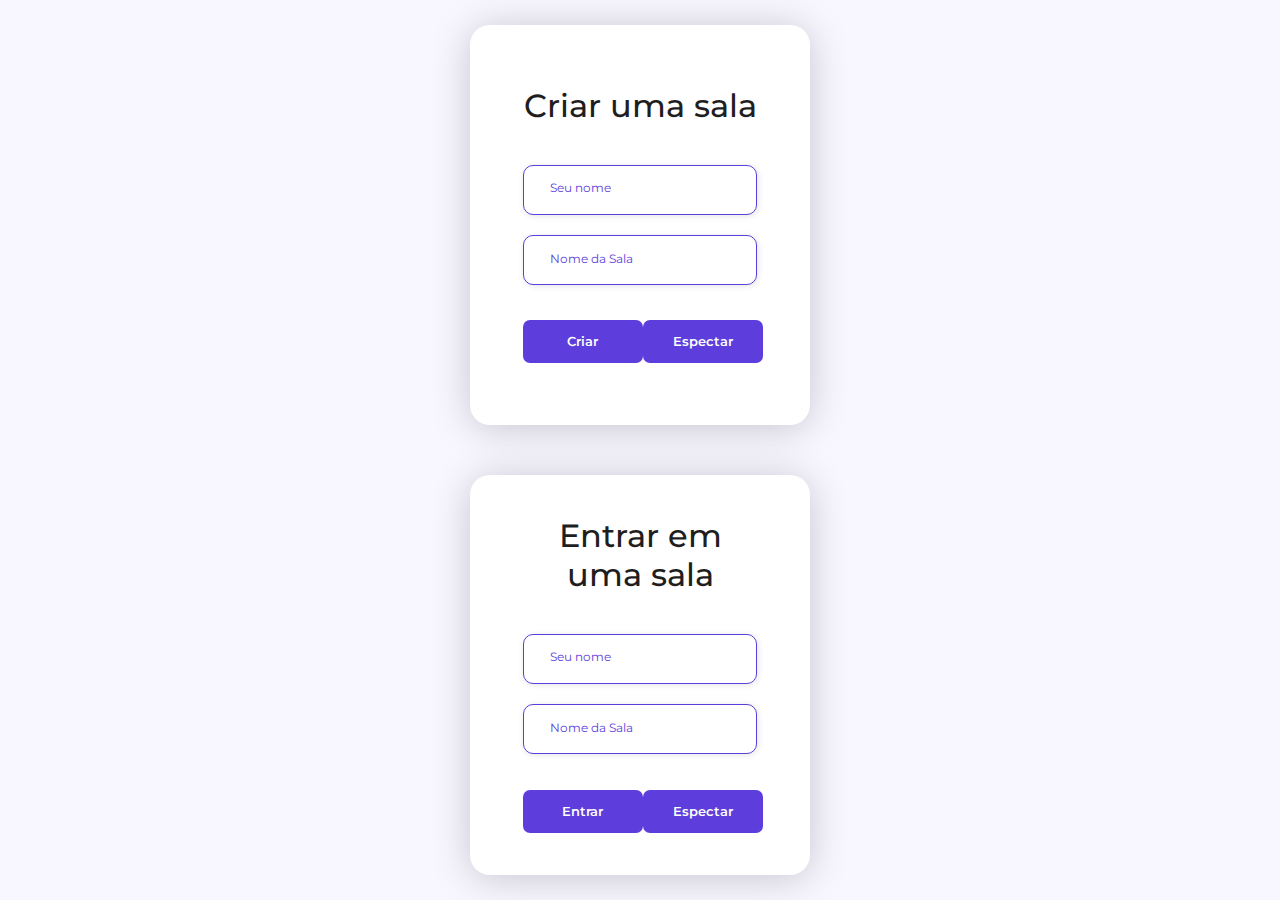
==== index.html @ 74f8d5f7 "first commit" ====
<!DOCTYPE html>
<html lang="pt-br">

<head>
    <meta charset="UTF-8">
    <meta http-equiv="X-UA-Compatible" content="IE=edge">
    <meta name="viewport" content="width=device-width, initial-scale=1.0">
    <link rel="stylesheet" href="./Bootstrap/css/bootstrap.min.css">
    <script type="text/javascript" src="./Bootstrap/js/bootstrap.bundle.js"></script>
    <link rel="stylesheet" href="./CSS/style-index.css">
    <title>Salas</title>
</head>

   
<body>
   
    <div class="container">

        <div class="form">

            <div class="input-group">
                <div class="input-header">
                    <div class="title">
                        <h2>Criar uma sala</h2>
                    </div>

                    <div class="input-box">
                        <input id="name" type="text" name="name" required>
                        <label for="name">Seu nome</label>
                    </div>

                    <div class="input-box">
                        <input id="name" type="text" name="name" required>
                        <label for="name">Nome da Sala</label>
                    </div>
                    <div class="button-group">
                        <div class="criar-button">
                            <a href="inicial.html" role="button" aria-pressed="true">
                                <button>Criar</></button></a>

                            <a href="Espectador.html" role="button" aria-pressed="true">
                                <button>Espectar</button></a>
                        </div>
                    </div>
                </div>
            </div>

            <div class="input-group">
                <div class="input-header">
                    <div class="title">
                        <h2>Entrar em uma sala</h2>
                    </div>

                    <div class="input-box">
                        <input id="name" type="text" name="name" required>
                        <label for="name">Seu nome</label>
                    </div>

                    <div class="input-box">
                        <input id="name" type="text" name="name" required>
                        <label for="name">Nome da Sala</label>
                    </div>

                    <div class="button-group">
                        <div class="criar-button">
                            <a href="inicial.html" role="button" aria-pressed="true">
                                <button>Entrar</></button></a>

                            <a href="Espectador.html" role="button" aria-pressed="true">
                                <button>Espectar</button></a>
                        </div>

                    </div>
                </div>

            </div>

            </form>
        </div>



    </div>






</body>

</html>
---- CSS/style-index.css ----
@import url("https://fonts.googleapis.com/css2?family=Inter:wght@100;200;300;400;500;600&family=Montserrat:wght@400;700&display=swap");
* {
  padding: 0;
  margin: 0;
  box-sizing: border-box;
  font-family: "Montserrat", sans-serif;
}
body {
  display: flex;
  background: rgba(242, 238, 255, 0.5);;
  min-height: 100vh;
  min-width: 100vw;
}

.container {
  width: 100%;
  display: flex;
  justify-content: center;
  align-items: center;
}

.container > .form {
  width: 100%;
  height: 100%;
  position: relative;
  display: flex;
  align-items: center;
  justify-content: center;
}

.form {
  font-size: 12px;
}

.input-group {
  width: 500px;
  height: 400px;
  display: flex;
  flex-wrap: wrap;
  justify-content: center;
  align-items: center;
  padding: 2rem;
  border-radius: 20px;
}

.input-group:nth-child(1) {
  margin-right: 40px;
  background-color: white;
  margin-left: 40px;
  box-shadow: 0 3px 40px rgb(0 0 0 / 20%);
}

.input-group:nth-child(2) {
  background-color: white;
  margin-left: 40px;
  box-shadow: 0 3px 40px rgb(0 0 0 / 20%);
}

.form .input-group .title {
  text-align: center;
  color: #1f1e1e;
}

.input-box {
  display: flex;
  flex-direction: column;
  margin-bottom: 0.1rem;
  color: #5d3ddb;
  position: relative;
}

.input-box label {
  position: absolute;
  bottom: 27px;
  left: 27px;
  transition: 0.2s ease-in-out;
}

.input-box input:focus ~ label {
  margin-bottom: 25px;
  background-color: white;
  width: 100px;
  text-align: center;
}

.input-box input:valid ~ label {
  margin-bottom: 25px;
  background-color: white;
  width: 100px;
  text-align: center;
}

.input-header .title {
  margin-bottom: 30px;
}

.input-box input {
  margin: 0.6rem 0;
  height: 50px;
  width: 100%;
  padding-left: 20px;
  border: 1px solid #5d3ddb;
  border-radius: 10px;
  box-shadow: 1px 1px 6px #0000001c;
  background-color: transparent;
}

.input-box input:focus-visible {
  outline: 1px solid #5d3ddb;
}

.input-box input::placeholder {
  color: #9b87e9;
}

.button-group button {
  width: 120px;
  margin-top: 1.5rem;
  border: none;
  background-color: #5d3ddb;
  padding: 0.62rem;
  border-radius: 7px;
  font-size: 0.8rem;
  font-weight: 600;
  color: #fff;
}

.button-group button:hover {
  background-color: #7d66da;
}

.criar-button {
  justify-content: space-between;
  display: flex;
  width: 100%;
}

.criar-button button {
  height: 43px;
  cursor: pointer;
}

.input-header {
  width: 85%;
}

header {
  display: flex;
  justify-content: space-between;
  align-items: center;
  padding: 10px;
}

.poker img {
  width: 180px;
  height: 110px;
}

.poker h1 {
  margin: 0 auto;
}

@media screen and (max-width: 1340px) {
  .container {
    width: 100%;
  }

  .container > .form {
    width: 100%;
    display: grid;
  }

  .input-group {
    margin-left: 0 !important;
    margin-right: 0 !important;
    max-width: 340px;
  }
}

@media screen and (max-width: 1064px) {
  .container {
    width: 100%;
    height: auto;
  }

  .input-group {
    flex-direction: column;
    flex-wrap: nowrap;
    max-height: 19rem;
    max-width: 340px;
  }
}

@media screen and (max-width: 280px) {
  .container {
    width: 100%;
    height: auto;
  }

  .input-group {
    flex-direction: column;
    flex-wrap: nowrap;
    max-height: 19rem;
    max-width: 260px;
  }
}
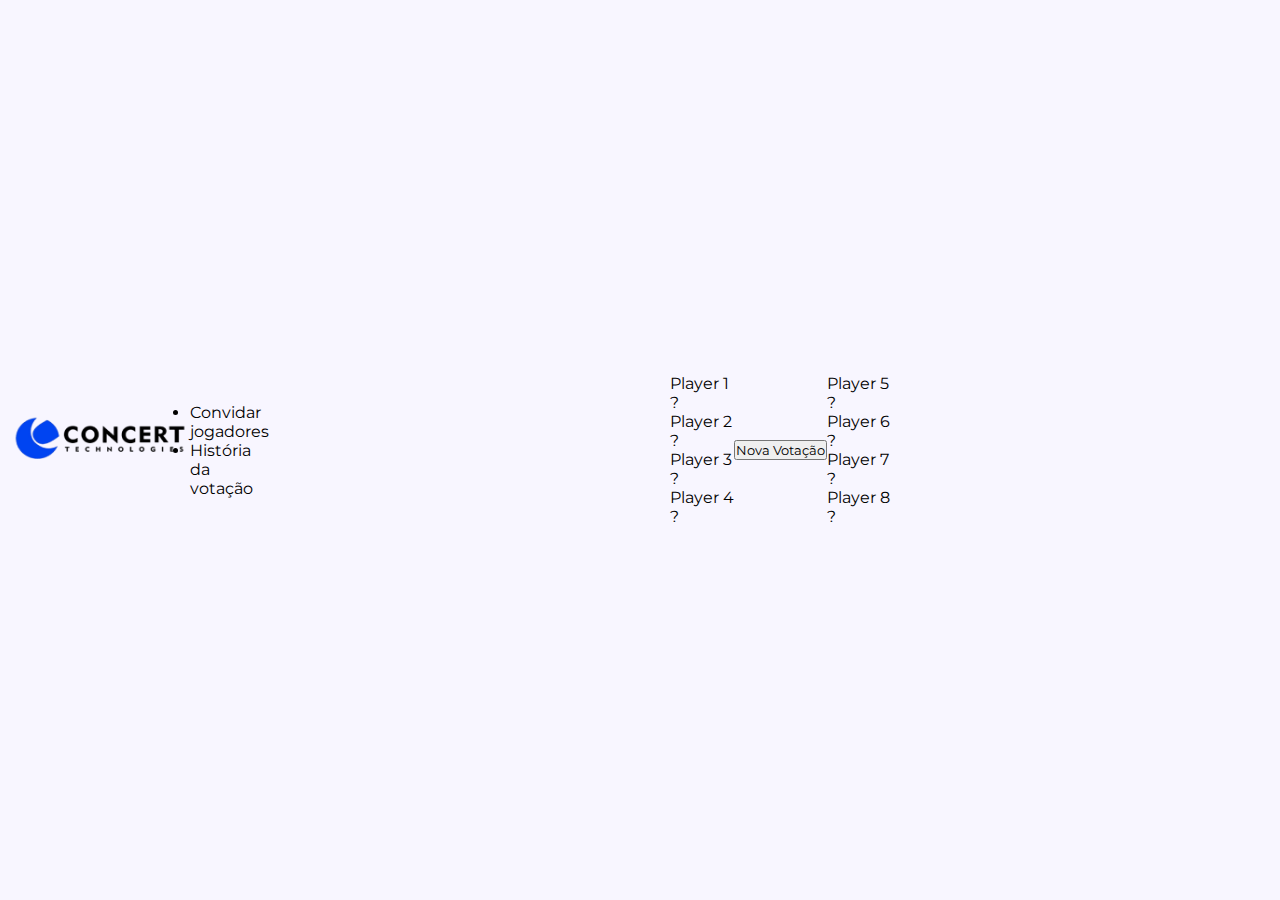
==== commit 99b5b87e: "Merge branch 'main' of github.com:ThiagoFigueiredo99/Planning_Poker_v2" ====
--- a/index.html
+++ b/index.html
@@ -1,92 +1,91 @@
 <!DOCTYPE html>
-<html lang="pt-br">
+<html>
 
 <head>
-    <meta charset="UTF-8">
-    <meta http-equiv="X-UA-Compatible" content="IE=edge">
-    <meta name="viewport" content="width=device-width, initial-scale=1.0">
-    <link rel="stylesheet" href="./Bootstrap/css/bootstrap.min.css">
-    <script type="text/javascript" src="./Bootstrap/js/bootstrap.bundle.js"></script>
-    <link rel="stylesheet" href="./CSS/style-index.css">
-    <title>Salas</title>
+  <meta charset="UTF-8">
+  <meta http-equiv="X-UA-Compatible" content="IE=edge">
+  <meta name="viewport" content="width=device-width, initial-scale=1.0">
+  <link rel="stylesheet" type="text/css" href="./CSS/style-index.css" />
+  <link rel="stylesheet" type="text/css" href="./CSS/modals.css" />
+  <title>Planning Poker</title>
 </head>
+<body>
+  <header>
+    <div class="poker">
+      <img src="./Imagens/concert.png" alt="Concert Technologies">
+    </div>
+    <div class="Navbar">
+      <ul>
+        <li>Convidar jogadores</li>
+        <li>História da votação</li>
+      </ul>
+    </div>
+  </header>
 
-   
-<body>
-   
-    <div class="container">
-
-        <div class="form">
-
-            <div class="input-group">
-                <div class="input-header">
-                    <div class="title">
-                        <h2>Criar uma sala</h2>
-                    </div>
-
-                    <div class="input-box">
-                        <input id="name" type="text" name="name" required>
-                        <label for="name">Seu nome</label>
-                    </div>
-
-                    <div class="input-box">
-                        <input id="name" type="text" name="name" required>
-                        <label for="name">Nome da Sala</label>
-                    </div>
-                    <div class="button-group">
-                        <div class="criar-button">
-                            <a href="inicial.html" role="button" aria-pressed="true">
-                                <button>Criar</></button></a>
-
-                            <a href="Espectador.html" role="button" aria-pressed="true">
-                                <button>Espectar</button></a>
-                        </div>
-                    </div>
-                </div>
-            </div>
-
-            <div class="input-group">
-                <div class="input-header">
-                    <div class="title">
-                        <h2>Entrar em uma sala</h2>
-                    </div>
-
-                    <div class="input-box">
-                        <input id="name" type="text" name="name" required>
-                        <label for="name">Seu nome</label>
-                    </div>
-
-                    <div class="input-box">
-                        <input id="name" type="text" name="name" required>
-                        <label for="name">Nome da Sala</label>
-                    </div>
-
-                    <div class="button-group">
-                        <div class="criar-button">
-                            <a href="inicial.html" role="button" aria-pressed="true">
-                                <button>Entrar</></button></a>
-
-                            <a href="Espectador.html" role="button" aria-pressed="true">
-                                <button>Espectar</button></a>
-                        </div>
-
-                    </div>
-                </div>
-
-            </div>
-
-            </form>
-        </div>
+  <div class="loader"></div>
 
 
+  <div class="container">
+    <div class="row">
+      <div class="player">
+        <p>Player 1</p>
+        <div class="card">
+          <span>?</span>
+        </div>
+      </div>
+      <div class="player">
+        <p>Player 2</p>
+        <div class="card">
+          <span>?</span>
+        </div>
+      </div>
+      <div class="player">
+        <p>Player 3</p>
+        <div class="card">
+          <span>?</span>
+        </div>
+      </div>
+      <div class="player">
+        <p>Player 4</p>
+        <div class="card">
+          <span>?</span>
+        </div>
+      </div>
+    </div>
+    <div class="button-container">
+      <div class="rectangle">
+        <button class="button newVote">Nova Votação</button>
+      </div>
+    </div>
+    <div class="row">
+      <div class="player">
+        <p>Player 5</p>
+        <div class="card">
+          <span>?</span>
+        </div>
+      </div>
+      <div class="player">
+        <p>Player 6</p>
+        <div class="card">
+          <span>?</span>
+        </div>
+      </div>
+      <div class="player">
+        <p>Player 7</p>
+        <div class="card">
+          <span>?</span>
+        </div>
+      </div>
+      <div class="player">
+        <p>Player 8</p>
+        <div class="card">
+          <span>?</span>
+        </div>
+      </div>
+    </div>
+  </div>
 
-    </div>
-
-
-
-
-
-
+  <script src="/js/classes.js"></script>
+  <script src="/js/index.js"></script>
 </body>
-
 </html>